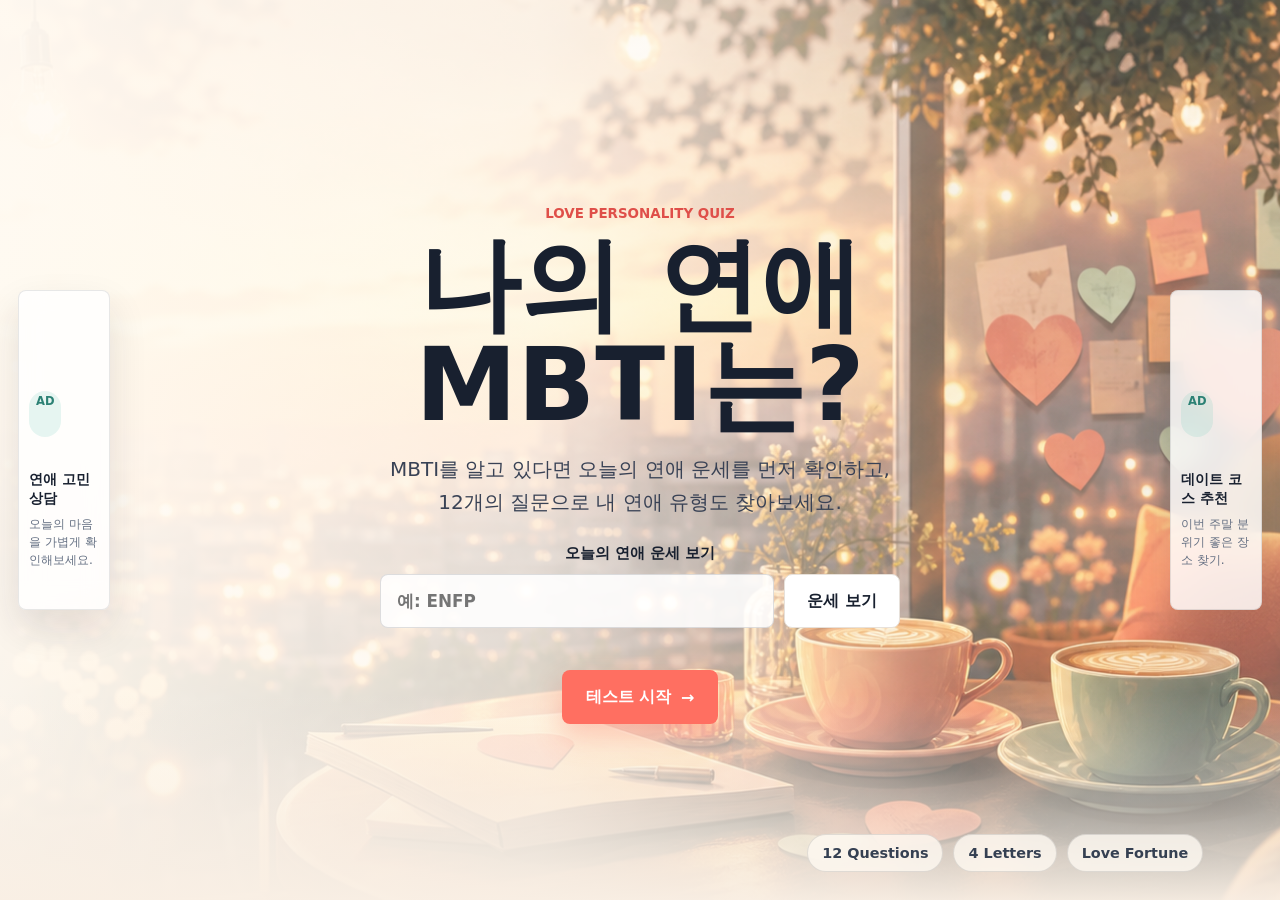
==== index.html @ 3bb931ff "Add files via upload" ====
<!DOCTYPE html>
<html lang="ko">
<head>
  <meta charset="UTF-8">
  <meta name="viewport" content="width=device-width, initial-scale=1.0">
  <title>연애 MBTI 테스트</title>
  <!-- AdSense 승인 후 YOUR_ADSENSE_CLIENT_ID를 ca-pub-xxxxxxxxxxxxxxxx 값으로 교체하세요. -->
  <script async src="https://pagead2.googlesyndication.com/pagead/js/adsbygoogle.js?client=YOUR_ADSENSE_CLIENT_ID" crossorigin="anonymous"></script>
  <!-- 카카오 개발자 콘솔에서 JavaScript 키를 받은 뒤 script.js의 YOUR_KAKAO_JAVASCRIPT_KEY를 교체하세요. -->
  <script defer src="https://t1.kakaocdn.net/kakao_js_sdk/2.7.5/kakao.min.js" crossorigin="anonymous"></script>
  <link rel="stylesheet" href="styles.css">
</head>
<body>
  <aside class="ad-rail ad-rail-left" aria-label="왼쪽 광고">
    <ins class="adsbygoogle"
      style="display:block"
      data-ad-client="YOUR_ADSENSE_CLIENT_ID"
      data-ad-slot="YOUR_LEFT_AD_SLOT"
      data-ad-format="auto"
      data-full-width-responsive="true"></ins>
    <div class="ad-fallback">
      <span>AD</span>
      <strong>연애 고민 상담</strong>
      <p>오늘의 마음을 가볍게 확인해보세요.</p>
    </div>
  </aside>

  <aside class="ad-rail ad-rail-right" aria-label="오른쪽 광고">
    <ins class="adsbygoogle"
      style="display:block"
      data-ad-client="YOUR_ADSENSE_CLIENT_ID"
      data-ad-slot="YOUR_RIGHT_AD_SLOT"
      data-ad-format="auto"
      data-full-width-responsive="true"></ins>
    <div class="ad-fallback">
      <span>AD</span>
      <strong>데이트 코스 추천</strong>
      <p>이번 주말 분위기 좋은 장소 찾기.</p>
    </div>
  </aside>

  <main class="app">
    <section class="hero screen active" id="start-screen" aria-labelledby="hero-title">
      <div class="hero-media" aria-hidden="true"></div>
      <div class="hero-content">
        <p class="eyebrow">Love Personality Quiz</p>
        <h1 id="hero-title">나의 연애 MBTI는?</h1>
        <p class="hero-copy">MBTI를 알고 있다면 오늘의 연애 운세를 먼저 확인하고, 12개의 질문으로 내 연애 유형도 찾아보세요.</p>

        <form class="fortune-form" id="fortune-form">
          <label for="mbti-input">오늘의 연애 운세 보기</label>
          <div class="fortune-input-row">
            <input id="mbti-input" type="text" maxlength="4" placeholder="예: ENFP" autocomplete="off" aria-describedby="fortune-error">
            <button class="secondary-button" type="submit">운세 보기</button>
          </div>
          <p class="form-error" id="fortune-error" role="alert"></p>
        </form>

        <article class="fortune-card" id="start-fortune-card" hidden>
          <p class="fortune-label" id="start-fortune-label">ENFP 오늘의 연애 운세</p>
          <h2 class="fortune-title" id="start-fortune-title">설렘 가득 로맨티스트</h2>
          <p class="fortune-summary" id="start-fortune-summary"></p>
          <dl class="mini-result-list">
            <div>
              <dt>연애 강점</dt>
              <dd id="start-strength-text"></dd>
            </div>
            <div>
              <dt>주의할 점</dt>
              <dd id="start-tip-text"></dd>
            </div>
          </dl>
          <p class="fortune-subtitle">오늘의 연애 운세</p>
          <div class="fortune-rating" id="start-fortune-rating" aria-label="오늘의 연애 운세 별점">
            <span class="rating-stars" id="start-rating-stars" aria-hidden="true"></span>
            <strong id="start-rating-score">4.5 / 5</strong>
          </div>
          <p class="fortune-text" id="start-fortune-text"></p>
        </article>

        <button class="primary-button" id="start-button" type="button">
          테스트 시작
          <span aria-hidden="true">→</span>
        </button>
      </div>
      <div class="peek-panel" aria-hidden="true">
        <span>12 Questions</span>
        <span>4 Letters</span>
        <span>Love Fortune</span>
      </div>
    </section>

    <section class="quiz screen" id="quiz-screen" aria-live="polite">
      <header class="quiz-top">
        <button class="icon-button" id="back-button" type="button" aria-label="이전 질문">←</button>
        <div class="progress-wrap" aria-label="진행률">
          <div class="progress-bar">
            <div class="progress-fill" id="progress-fill"></div>
          </div>
          <span id="progress-text">1 / 12</span>
        </div>
      </header>

      <article class="question-card">
        <p class="question-tag" id="question-tag">데이트 시작 전</p>
        <h2 id="question-title">질문이 들어갑니다</h2>
        <div class="answers" id="answers"></div>
      </article>
    </section>

    <section class="result screen" id="result-screen">
      <div class="result-layout">
        <div class="result-visual" aria-hidden="true"></div>
        <article class="result-card">
          <p class="eyebrow">Your Love Type</p>
          <h2 id="result-code">ENFP</h2>
          <h3 id="result-title">햇살 리액션러</h3>
          <div class="type-image" id="result-type-image" aria-label="MBTI 유형 이미지">
            <span id="result-image-symbol" aria-hidden="true">LO</span>
            <strong id="result-image-title">햇살 리액션러</strong>
            <small id="result-image-caption">따뜻한 설렘을 만드는 타입</small>
          </div>
          <p id="result-description"></p>
          <dl class="result-list">
            <div>
              <dt>연애 강점</dt>
              <dd id="result-strength"></dd>
            </div>
            <div>
              <dt>주의할 점</dt>
              <dd id="result-tip"></dd>
            </div>
          </dl>

          <article class="fortune-card result-fortune-card">
            <p class="fortune-label" id="result-fortune-label">ENFP 오늘의 연애 운세</p>
            <div class="fortune-rating" id="result-fortune-rating" aria-label="오늘의 연애 운세 별점">
              <span class="rating-stars" id="result-rating-stars" aria-hidden="true"></span>
              <strong id="result-rating-score">4.5 / 5</strong>
            </div>
            <p class="fortune-text" id="result-fortune-text"></p>
          </article>

          <div class="button-row">
            <button class="primary-button" id="retry-button" type="button">다시 하기</button>
            <button class="secondary-button" id="copy-button" type="button">결과 복사</button>
          </div>

          <article class="share-scene" id="share-scene" hidden>
            <p class="fortune-label">공유용 결과 장면</p>
            <h3 id="share-title">ENFP 설렘 가득 로맨티스트</h3>
            <p id="share-summary"></p>
            <div class="share-buttons" aria-label="공유 버튼">
              <button class="share-button kakao" id="kakao-share-button" type="button">카카오톡</button>
              <button class="share-button x-twitter" id="x-share-button" type="button">X/Twitter</button>
              <button class="share-button facebook" id="facebook-share-button" type="button">Facebook</button>
            </div>
            <button class="primary-button" id="share-test-button" type="button">테스트 해보기</button>
          </article>
        </article>
      </div>
    </section>
  </main>

  <script src="script.js"></script>
</body>
</html>
---- styles.css ----
:root {
  --ink: #18202f;
  --muted: #657083;
  --line: #e7e1da;
  --paper: #fffaf3;
  --cream: #fff4df;
  --coral: #ff6f61;
  --coral-dark: #df4f49;
  --mint: #62c8b6;
  --yellow: #f8c85e;
  --shadow: 0 24px 60px rgba(31, 35, 45, 0.16);
  --ad-safe-gutter: 168px;
}

* {
  box-sizing: border-box;
}

body {
  margin: 0;
  min-height: 100vh;
  font-family: Pretendard, system-ui, -apple-system, BlinkMacSystemFont, "Segoe UI", sans-serif;
  color: var(--ink);
  background: #f9efe4;
}

.ad-rail {
  position: fixed;
  top: 50%;
  z-index: 10;
  display: grid;
  gap: 8px;
  width: 126px;
  min-height: 420px;
  padding: 18px 14px;
  border: 1px solid rgba(24, 32, 47, 0.1);
  border-radius: 8px;
  background: rgba(255, 255, 255, 0.82);
  box-shadow: 0 18px 38px rgba(31, 35, 45, 0.12);
  transform: translateY(-50%);
  backdrop-filter: blur(12px);
}

.adsbygoogle {
  min-width: 0;
  min-height: 1px;
}

.ad-fallback {
  display: grid;
  gap: 8px;
  min-height: 100%;
}

.ad-rail-left {
  left: 18px;
}

.ad-rail-right {
  right: 18px;
}

.ad-fallback span {
  width: fit-content;
  padding: 3px 7px;
  border-radius: 999px;
  background: rgba(98, 200, 182, 0.16);
  color: #2b8174;
  font-size: 0.72rem;
  font-weight: 800;
}

.ad-fallback strong {
  align-self: end;
  color: var(--ink);
  font-size: 1rem;
  line-height: 1.35;
}

.ad-fallback p {
  margin-bottom: 0;
  color: var(--muted);
  font-size: 0.82rem;
  line-height: 1.45;
}

button {
  font: inherit;
}

.app {
  min-height: 100vh;
}

.screen {
  display: none;
  min-height: 100vh;
}

.screen.active {
  display: grid;
}

.hero {
  position: relative;
  align-items: center;
  justify-items: center;
  overflow: hidden;
  padding: 64px max(20px, var(--ad-safe-gutter)) 34px;
  text-align: center;
  isolation: isolate;
}

.hero-media {
  position: absolute;
  inset: 0;
  z-index: -2;
  background-image:
    linear-gradient(90deg, rgba(255, 250, 243, 0.96) 0%, rgba(255, 250, 243, 0.78) 42%, rgba(255, 250, 243, 0.2) 76%),
    url("assets/romance-hero.png");
  background-size: cover;
  background-position: center;
}

.hero::after {
  content: "";
  position: absolute;
  inset: auto 0 0;
  height: 23vh;
  z-index: -1;
  background: linear-gradient(0deg, rgba(249, 239, 228, 0.96), rgba(249, 239, 228, 0));
}

.hero-content {
  width: min(620px, 100%);
  display: grid;
  justify-items: center;
}

.eyebrow,
.question-tag {
  margin: 0 0 14px;
  color: var(--coral-dark);
  font-size: 0.84rem;
  font-weight: 800;
  letter-spacing: 0;
  text-transform: uppercase;
}

h1,
h2,
h3,
p {
  margin-top: 0;
}

h1 {
  margin-bottom: 18px;
  font-size: clamp(3rem, 8vw, 6.8rem);
  line-height: 0.98;
  letter-spacing: 0;
}

.hero-copy {
  max-width: 520px;
  margin-bottom: 24px;
  color: #394255;
  font-size: clamp(1rem, 2vw, 1.25rem);
  line-height: 1.65;
}

.fortune-form {
  width: min(520px, 100%);
  margin-bottom: 14px;
}

.fortune-form label {
  display: block;
  margin-bottom: 10px;
  color: var(--ink);
  font-size: 0.95rem;
  font-weight: 800;
}

.fortune-input-row {
  display: grid;
  grid-template-columns: minmax(120px, 1fr) auto;
  gap: 10px;
}

.fortune-input-row input {
  min-height: 54px;
  width: 100%;
  border: 1px solid rgba(24, 32, 47, 0.14);
  border-radius: 8px;
  padding: 0 16px;
  background: rgba(255, 255, 255, 0.88);
  color: var(--ink);
  font: inherit;
  font-size: 1.05rem;
  font-weight: 800;
  text-transform: uppercase;
  outline: none;
}

.fortune-input-row input:focus {
  border-color: var(--coral);
  box-shadow: 0 0 0 4px rgba(255, 111, 97, 0.14);
}

.form-error {
  min-height: 20px;
  margin: 8px 0 0;
  color: var(--coral-dark);
  font-size: 0.88rem;
  font-weight: 700;
}

.fortune-card {
  width: min(520px, 100%);
  margin: 0 0 22px;
  padding: 18px;
  border: 1px solid rgba(255, 111, 97, 0.22);
  border-radius: 8px;
  background: rgba(255, 255, 255, 0.84);
  box-shadow: 0 14px 34px rgba(31, 35, 45, 0.1);
  backdrop-filter: blur(10px);
}

.fortune-label {
  margin-bottom: 8px;
  color: var(--coral-dark);
  font-size: 0.88rem;
  font-weight: 800;
}

.fortune-subtitle {
  margin: 0 0 8px;
  color: var(--ink);
  font-size: 1rem;
  font-weight: 800;
}

.fortune-title {
  margin-bottom: 8px;
  color: var(--ink);
  font-size: 1.45rem;
  line-height: 1.25;
}

.fortune-summary {
  margin-bottom: 14px;
  color: #3f4858;
  line-height: 1.6;
}

.fortune-rating {
  display: flex;
  align-items: center;
  gap: 10px;
  margin: 0 0 14px;
  padding: 10px 12px;
  border: 1px solid rgba(248, 200, 94, 0.38);
  border-radius: 8px;
  background: rgba(255, 244, 223, 0.78);
}

.rating-stars {
  display: inline-flex;
  gap: 2px;
  font-size: 1.18rem;
  line-height: 1;
}

.star {
  position: relative;
  display: inline-block;
  color: rgba(24, 32, 47, 0.16);
}

.star::before {
  content: "★";
}

.star::after {
  content: "★";
  position: absolute;
  inset: 0;
  width: var(--fill, 0%);
  overflow: hidden;
  color: var(--yellow);
}

.fortune-rating strong {
  color: var(--ink);
  font-size: 0.96rem;
}

.mini-result-list {
  display: grid;
  gap: 10px;
  margin: 0 0 16px;
}

.mini-result-list div {
  padding: 14px;
  border: 1px solid var(--line);
  border-radius: 8px;
  background: rgba(255, 250, 243, 0.88);
}

.mini-result-list dt {
  margin-bottom: 6px;
  color: var(--coral-dark);
  font-weight: 800;
}

.mini-result-list dd {
  margin: 0;
  color: var(--muted);
  line-height: 1.55;
  white-space: pre-line;
}

.fortune-text {
  margin-bottom: 0;
  color: #354052;
  font-size: 1.04rem;
  font-weight: 700;
  line-height: 1.62;
  white-space: pre-line;
}

.primary-button,
.secondary-button,
.icon-button {
  border: 0;
  cursor: pointer;
  transition: transform 180ms ease, box-shadow 180ms ease, background 180ms ease;
}

.primary-button {
  display: inline-flex;
  align-items: center;
  justify-content: center;
  gap: 10px;
  min-height: 54px;
  padding: 0 24px;
  border-radius: 8px;
  color: #fff;
  background: var(--coral);
  font-weight: 800;
  box-shadow: 0 14px 28px rgba(255, 111, 97, 0.32);
}

.secondary-button {
  min-height: 54px;
  padding: 0 22px;
  border: 1px solid var(--line);
  border-radius: 8px;
  color: var(--ink);
  background: #fff;
  font-weight: 800;
}

.primary-button:hover,
.secondary-button:hover,
.icon-button:hover {
  transform: translateY(-2px);
}

.peek-panel {
  position: absolute;
  right: clamp(18px, 6vw, 82px);
  bottom: 28px;
  display: flex;
  gap: 10px;
  flex-wrap: wrap;
  max-width: min(460px, calc(100% - 36px));
}

.peek-panel span {
  display: inline-flex;
  align-items: center;
  min-height: 38px;
  padding: 0 14px;
  border: 1px solid rgba(24, 32, 47, 0.12);
  border-radius: 999px;
  background: rgba(255, 250, 243, 0.78);
  color: #354052;
  font-size: 0.9rem;
  font-weight: 700;
  backdrop-filter: blur(10px);
}

.quiz,
.result {
  place-items: center;
  padding: 28px max(18px, var(--ad-safe-gutter));
  background:
    radial-gradient(circle at top left, rgba(98, 200, 182, 0.2), transparent 32rem),
    linear-gradient(135deg, #fff8ed 0%, #f1fbf8 100%);
}

.quiz-top {
  width: min(760px, 100%);
  display: grid;
  grid-template-columns: 48px 1fr;
  gap: 16px;
  align-items: center;
  margin-bottom: 18px;
}

.icon-button {
  width: 48px;
  height: 48px;
  border: 1px solid var(--line);
  border-radius: 8px;
  background: rgba(255, 255, 255, 0.86);
  color: var(--ink);
  font-size: 1.35rem;
}

.progress-wrap {
  display: grid;
  gap: 8px;
}

.progress-bar {
  overflow: hidden;
  height: 10px;
  border-radius: 999px;
  background: rgba(24, 32, 47, 0.1);
}

.progress-fill {
  width: 8%;
  height: 100%;
  border-radius: inherit;
  background: linear-gradient(90deg, var(--mint), var(--coral));
  transition: width 220ms ease;
}

#progress-text {
  color: var(--muted);
  font-size: 0.9rem;
  font-weight: 700;
}

.question-card,
.result-card {
  width: min(760px, calc(100vw - (var(--ad-safe-gutter) * 2) - 36px));
  border: 1px solid rgba(24, 32, 47, 0.1);
  border-radius: 8px;
  background: rgba(255, 250, 243, 0.92);
  box-shadow: var(--shadow);
}

.question-card {
  padding: clamp(24px, 5vw, 44px);
}

.question-card h2 {
  margin-bottom: 26px;
  font-size: clamp(1.55rem, 4vw, 2.45rem);
  line-height: 1.25;
  letter-spacing: 0;
}

.answers {
  display: grid;
  gap: 12px;
}

.answer-button {
  display: grid;
  grid-template-columns: 32px 1fr;
  align-items: center;
  gap: 14px;
  min-height: 72px;
  width: 100%;
  padding: 14px 18px;
  border: 1px solid var(--line);
  border-radius: 8px;
  background: #fff;
  color: var(--ink);
  text-align: left;
  font-weight: 800;
  cursor: pointer;
}

.answer-button span:first-child {
  display: grid;
  place-items: center;
  width: 32px;
  height: 32px;
  border-radius: 50%;
  color: #fff;
  background: var(--mint);
  font-size: 0.9rem;
}

.answer-button:hover {
  border-color: rgba(255, 111, 97, 0.45);
  box-shadow: 0 12px 28px rgba(31, 35, 45, 0.08);
}

.result-layout {
  display: grid;
  grid-template-columns: minmax(240px, 0.55fr) minmax(420px, 1fr);
  gap: 0;
  width: min(1180px, calc(100vw - (var(--ad-safe-gutter) * 2) - 36px));
  min-height: 600px;
}

.result-visual {
  min-height: 100%;
  border-radius: 8px 0 0 8px;
  background-image: url("assets/romance-hero.png");
  background-size: cover;
  background-position: center;
  box-shadow: var(--shadow);
}

.result-card {
  display: flex;
  flex-direction: column;
  justify-content: center;
  padding: clamp(24px, 5vw, 46px);
  border-left: 0;
  border-radius: 0 8px 8px 0;
}

.result-card h2 {
  margin-bottom: 2px;
  color: var(--coral-dark);
  font-size: clamp(3.2rem, 8vw, 5.6rem);
  line-height: 1;
}

.result-card h3 {
  margin-bottom: 18px;
  font-size: clamp(1.4rem, 3vw, 2rem);
}

.type-image {
  --type-a: #ff6f61;
  --type-b: #62c8b6;
  --type-ink: #18202f;
  position: relative;
  overflow: hidden;
  display: grid;
  min-height: 230px;
  margin: 0 0 18px;
  padding: 22px;
  border: 1px solid rgba(24, 32, 47, 0.1);
  border-radius: 8px;
  background:
    radial-gradient(circle at 78% 22%, color-mix(in srgb, var(--type-b) 68%, transparent), transparent 28%),
    radial-gradient(circle at 18% 78%, color-mix(in srgb, var(--type-a) 62%, transparent), transparent 30%),
    linear-gradient(135deg, color-mix(in srgb, var(--type-a) 20%, #fffaf3), color-mix(in srgb, var(--type-b) 22%, #f1fbf8));
  box-shadow: 0 16px 34px rgba(31, 35, 45, 0.1);
}

.type-image::before,
.type-image::after {
  content: "";
  position: absolute;
  border: 1px solid rgba(255, 255, 255, 0.55);
  border-radius: 999px;
}

.type-image::before {
  width: 180px;
  height: 180px;
  right: -48px;
  top: -38px;
}

.type-image::after {
  width: 140px;
  height: 140px;
  left: -34px;
  bottom: -42px;
}

#result-image-symbol {
  position: relative;
  z-index: 1;
  align-self: center;
  justify-self: center;
  display: grid;
  place-items: center;
  width: min(150px, 42vw);
  aspect-ratio: 1;
  border: 2px solid rgba(255, 255, 255, 0.72);
  border-radius: 50%;
  color: #fff;
  background: linear-gradient(135deg, var(--type-a), var(--type-b));
  box-shadow: 0 24px 42px rgba(31, 35, 45, 0.18);
  font-size: clamp(2.2rem, 7vw, 4.4rem);
  font-weight: 900;
  letter-spacing: 0;
}

#result-image-title,
#result-image-caption {
  position: relative;
  z-index: 1;
  justify-self: center;
  text-align: center;
}

#result-image-title {
  margin-top: 16px;
  color: var(--type-ink);
  font-size: 1.16rem;
}

#result-image-caption {
  margin-top: 5px;
  color: #4d596c;
  font-size: 0.9rem;
  font-weight: 700;
}

#result-description {
  color: #3f4858;
  font-size: 1.03rem;
  line-height: 1.75;
}

.result-list {
  display: grid;
  gap: 12px;
  margin: 18px 0 14px;
}

.result-list div {
  padding: 16px;
  border: 1px solid var(--line);
  border-radius: 8px;
  background: #fff;
}

.result-list dt {
  margin-bottom: 6px;
  color: var(--coral-dark);
  font-weight: 800;
}

.result-list dd {
  margin: 0;
  color: var(--muted);
  line-height: 1.55;
  white-space: pre-line;
}

.button-row {
  display: flex;
  gap: 12px;
  flex-wrap: wrap;
}

.result-fortune-card {
  width: 100%;
  margin-bottom: 26px;
  background: #fff;
}

.share-scene {
  margin-top: 18px;
  padding: 20px;
  border: 1px solid rgba(98, 200, 182, 0.36);
  border-radius: 8px;
  background:
    linear-gradient(135deg, rgba(255, 244, 223, 0.96), rgba(241, 251, 248, 0.96)),
    url("assets/romance-hero.png");
  background-size: cover;
  background-position: center;
}

.share-scene h3 {
  margin-bottom: 10px;
  font-size: clamp(1.35rem, 3vw, 2rem);
}

.share-scene p:not(.fortune-label) {
  margin-bottom: 16px;
  color: #3f4858;
  line-height: 1.6;
}

.share-buttons {
  display: grid;
  grid-template-columns: repeat(3, minmax(0, 1fr));
  gap: 10px;
  margin: 0 0 14px;
}

.share-button {
  min-height: 46px;
  border: 0;
  border-radius: 8px;
  color: var(--ink);
  font-weight: 900;
  cursor: pointer;
}

.share-button.kakao {
  background: #fee500;
}

.share-button.x-twitter {
  color: #fff;
  background: #111;
}

.share-button.facebook {
  color: #fff;
  background: #1877f2;
}

@media (max-width: 760px) {
  :root {
    --ad-safe-gutter: 18px;
  }

  .app {
    padding-bottom: 92px;
  }

  .ad-rail {
    top: auto;
    bottom: 8px;
    width: calc(50% - 16px);
    min-height: 74px;
    padding: 10px;
    transform: none;
  }

  .ad-rail-left {
    left: 8px;
  }

  .ad-rail-right {
    right: 8px;
  }

  .ad-fallback strong {
    align-self: auto;
    font-size: 0.82rem;
  }

  .ad-fallback p {
    display: none;
  }

  .hero {
    align-items: start;
    padding: 74px 20px 34px;
  }

  .hero-media {
    background-image:
      linear-gradient(180deg, rgba(255, 250, 243, 0.96) 0%, rgba(255, 250, 243, 0.8) 42%, rgba(255, 250, 243, 0.22) 100%),
      url("assets/romance-hero.png");
    background-position: 58% center;
  }

  .peek-panel {
    left: 20px;
    right: 20px;
    bottom: 24px;
  }

  .result-layout {
    grid-template-columns: 1fr;
    width: min(100%, calc(100vw - 36px));
    min-height: auto;
  }

  .question-card,
  .result-card {
    width: min(100%, calc(100vw - 36px));
  }

  .result-visual {
    min-height: 220px;
    border-radius: 8px 8px 0 0;
  }

  .result-card {
    border-left: 1px solid rgba(24, 32, 47, 0.1);
    border-radius: 0 0 8px 8px;
  }

  .primary-button,
  .secondary-button {
    width: 100%;
  }

  .share-buttons {
    grid-template-columns: 1fr;
  }

  .share-button {
    width: 100%;
  }

  .fortune-input-row {
    grid-template-columns: 1fr;
  }
}

@media (min-width: 761px) and (max-width: 1280px) {
  :root {
    --ad-safe-gutter: 116px;
  }

  .ad-rail {
    width: 92px;
    min-height: 320px;
    padding: 14px 10px;
  }

  .ad-fallback strong {
    font-size: 0.88rem;
  }

  .ad-fallback p {
    font-size: 0.76rem;
  }
}
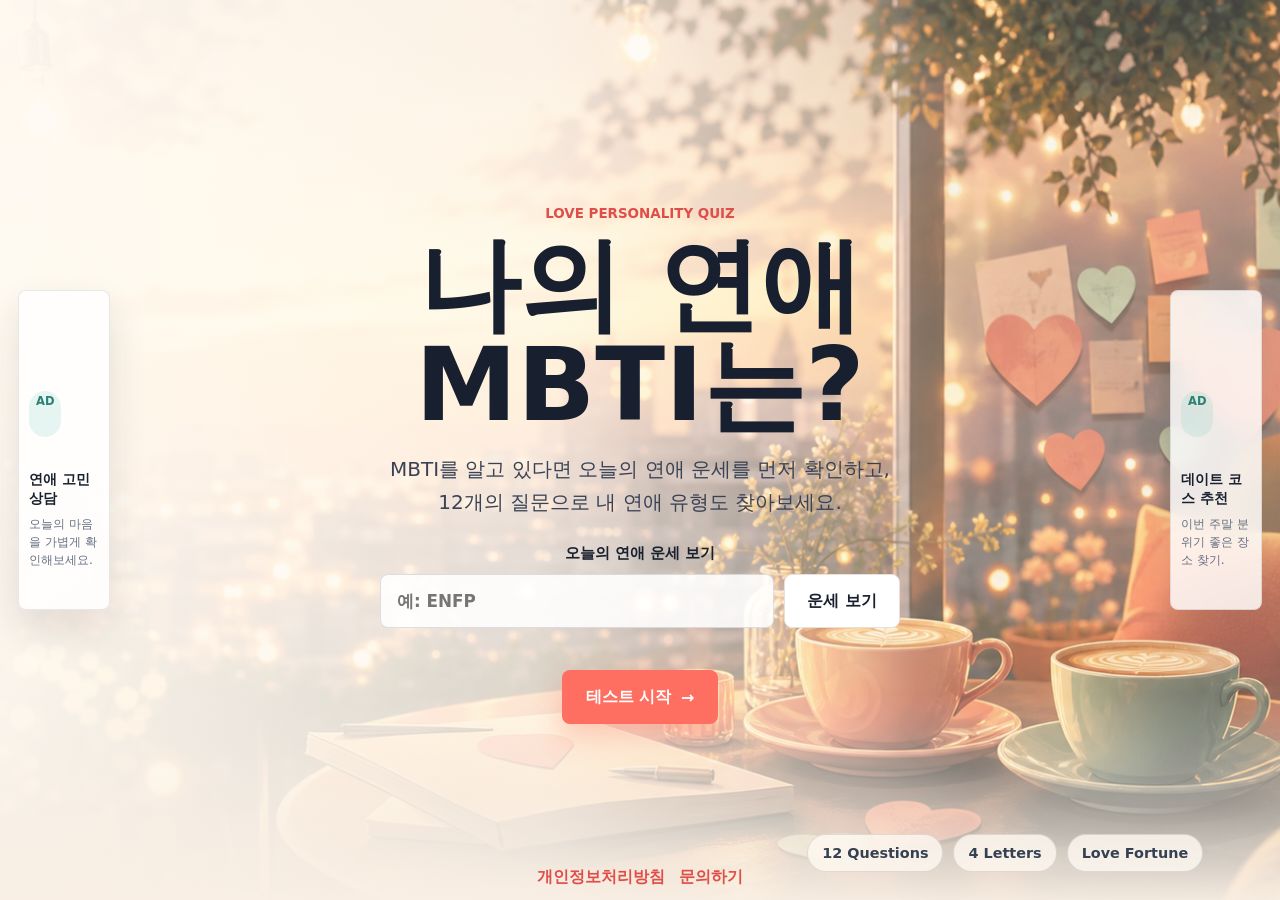
==== commit 5319e58d: "Add files via upload" ====
--- a/index.html
+++ b/index.html
@@ -3,7 +3,20 @@
 <head>
   <meta charset="UTF-8">
   <meta name="viewport" content="width=device-width, initial-scale=1.0">
-  <title>연애 MBTI 테스트</title>
+  <title>연애 MBTI 테스트 | 오늘의 연애 운세와 연애 유형 분석</title>
+  <meta name="description" content="12문항으로 나의 연애 MBTI를 확인하고 오늘의 연애 운세, 연애 강점, 주의할 점을 알아보세요.">
+  <meta name="robots" content="index, follow">
+  <link rel="canonical" href="YOUR_SITE_URL/">
+  <meta property="og:type" content="website">
+  <meta property="og:site_name" content="연애 MBTI 테스트">
+  <meta property="og:title" content="연애 MBTI 테스트">
+  <meta property="og:description" content="나의 연애 유형과 오늘의 연애 운세를 확인해보세요.">
+  <meta property="og:url" content="YOUR_SITE_URL/">
+  <meta property="og:image" content="YOUR_SITE_URL/assets/romance-hero.png">
+  <meta name="twitter:card" content="summary_large_image">
+  <meta name="twitter:title" content="연애 MBTI 테스트">
+  <meta name="twitter:description" content="나의 연애 유형과 오늘의 연애 운세를 확인해보세요.">
+  <meta name="twitter:image" content="YOUR_SITE_URL/assets/romance-hero.png">
   <!-- AdSense 승인 후 YOUR_ADSENSE_CLIENT_ID를 ca-pub-xxxxxxxxxxxxxxxx 값으로 교체하세요. -->
   <script async src="https://pagead2.googlesyndication.com/pagead/js/adsbygoogle.js?client=YOUR_ADSENSE_CLIENT_ID" crossorigin="anonymous"></script>
   <!-- 카카오 개발자 콘솔에서 JavaScript 키를 받은 뒤 script.js의 YOUR_KAKAO_JAVASCRIPT_KEY를 교체하세요. -->
@@ -162,6 +175,11 @@
     </section>
   </main>
 
+  <footer class="site-footer">
+    <a href="privacy.html">개인정보처리방침</a>
+    <a href="contact.html">문의하기</a>
+  </footer>
+
   <script src="script.js"></script>
 </body>
 </html>
--- a/styles.css
+++ b/styles.css
@@ -721,6 +721,66 @@
   background: #1877f2;
 }
 
+.site-footer {
+  position: fixed;
+  left: 50%;
+  bottom: 12px;
+  z-index: 9;
+  display: flex;
+  gap: 14px;
+  transform: translateX(-50%);
+}
+
+.site-footer a,
+.text-link {
+  color: var(--coral-dark);
+  font-weight: 800;
+  text-decoration: none;
+}
+
+.site-footer a:hover,
+.text-link:hover {
+  text-decoration: underline;
+}
+
+.info-page {
+  min-height: 100vh;
+  padding: 34px 18px;
+  background:
+    radial-gradient(circle at top left, rgba(98, 200, 182, 0.2), transparent 32rem),
+    linear-gradient(135deg, #fff8ed 0%, #f1fbf8 100%);
+}
+
+.policy-wrap {
+  width: min(840px, 100%);
+  margin: 0 auto;
+  padding: clamp(24px, 5vw, 48px);
+  border: 1px solid rgba(24, 32, 47, 0.1);
+  border-radius: 8px;
+  background: rgba(255, 250, 243, 0.94);
+  box-shadow: var(--shadow);
+}
+
+.policy-wrap h1 {
+  margin-bottom: 20px;
+  font-size: clamp(2.2rem, 7vw, 4.2rem);
+}
+
+.policy-wrap h2 {
+  margin: 28px 0 10px;
+  font-size: 1.25rem;
+}
+
+.policy-wrap p {
+  color: #3f4858;
+  line-height: 1.75;
+}
+
+.policy-date {
+  margin-top: 28px;
+  font-weight: 800;
+}
+
 @media (max-width: 760px) {
   :root {
     --ad-safe-gutter: 18px;
@@ -808,6 +868,15 @@
     width: 100%;
   }
 
+  .site-footer {
+    bottom: 88px;
+    width: calc(100% - 36px);
+    justify-content: center;
+    padding: 10px;
+    border-radius: 8px;
+    background: rgba(255, 250, 243, 0.86);
+  }
+
   .fortune-input-row {
     grid-template-columns: 1fr;
   }
